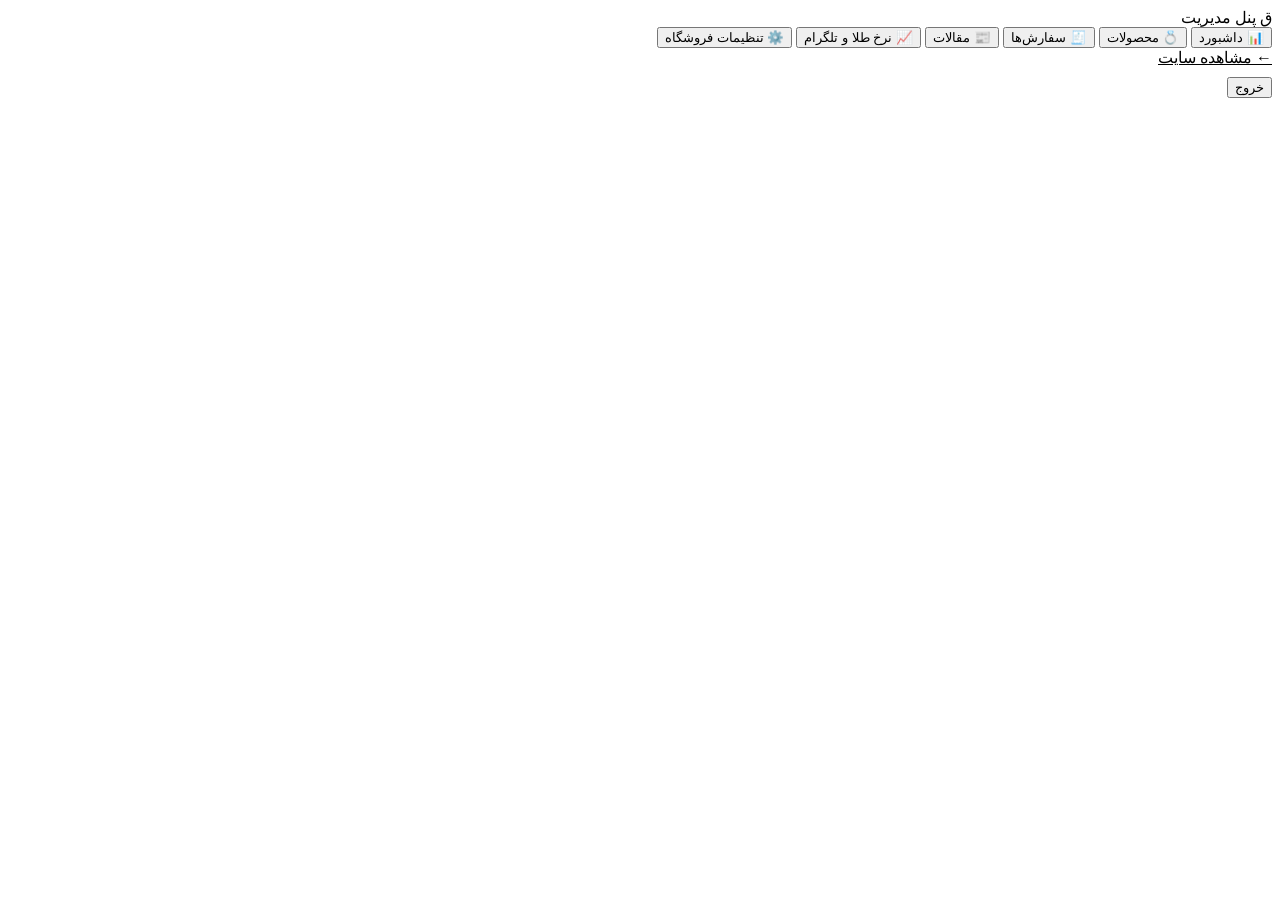
==== index.html @ 09784ecb "Add files via upload" ====
<!DOCTYPE html>
<html lang="fa" dir="rtl">
<head>
<meta charset="UTF-8">
<meta name="viewport" content="width=device-width, initial-scale=1.0">
<title>پنل مدیریت | قصر طلا</title>
<link rel="stylesheet" href="../assets/css/main.css">
<link rel="stylesheet" href="../assets/css/admin.css">
</head>
<body class="admin-body">

<div class="admin-shell">
  <aside class="admin-sidebar">
    <div class="brand"><span class="seal">ق</span> پنل مدیریت</div>
    <nav class="admin-nav" id="admin-nav">
      <button data-tab="dashboard" class="active">📊 داشبورد</button>
      <button data-tab="products">💍 محصولات</button>
      <button data-tab="orders">🧾 سفارش‌ها</button>
      <button data-tab="articles">📰 مقالات</button>
      <button data-tab="rate">📈 نرخ طلا و تلگرام</button>
      <button data-tab="settings">⚙️ تنظیمات فروشگاه</button>
    </nav>
    <div class="logout">
      <a href="../index.html" class="hint" style="display:block;margin-bottom:10px;color:var(--gold)">← مشاهده سایت</a>
      <button class="btn btn-outline btn-sm btn-block" id="logout-btn">خروج</button>
    </div>
  </aside>
  <main class="admin-main" id="admin-view"></main>
</div>

<script src="../assets/js/pricing.js"></script>
<script src="../assets/js/data.js"></script>
<script src="../assets/js/telegram-rate.js"></script>
<script src="../assets/js/admin-dashboard.js"></script>
</body>
</html>
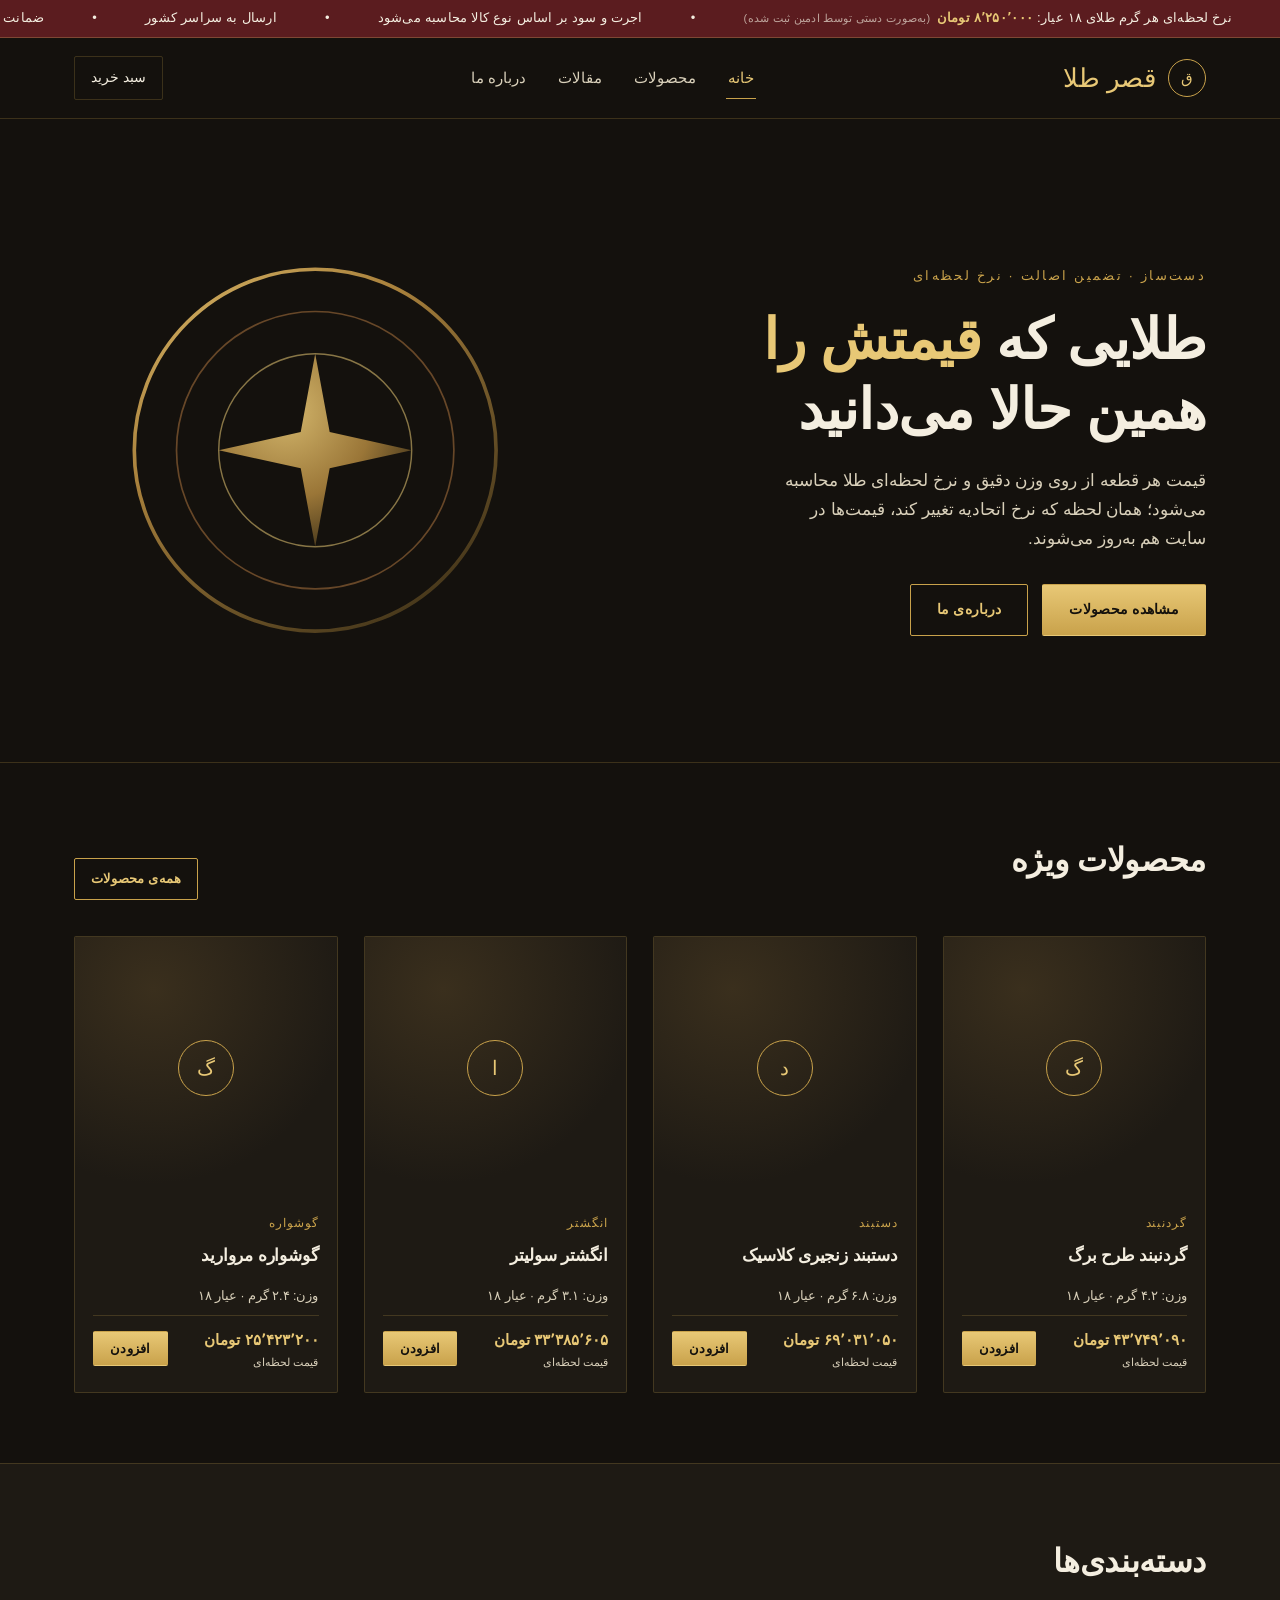
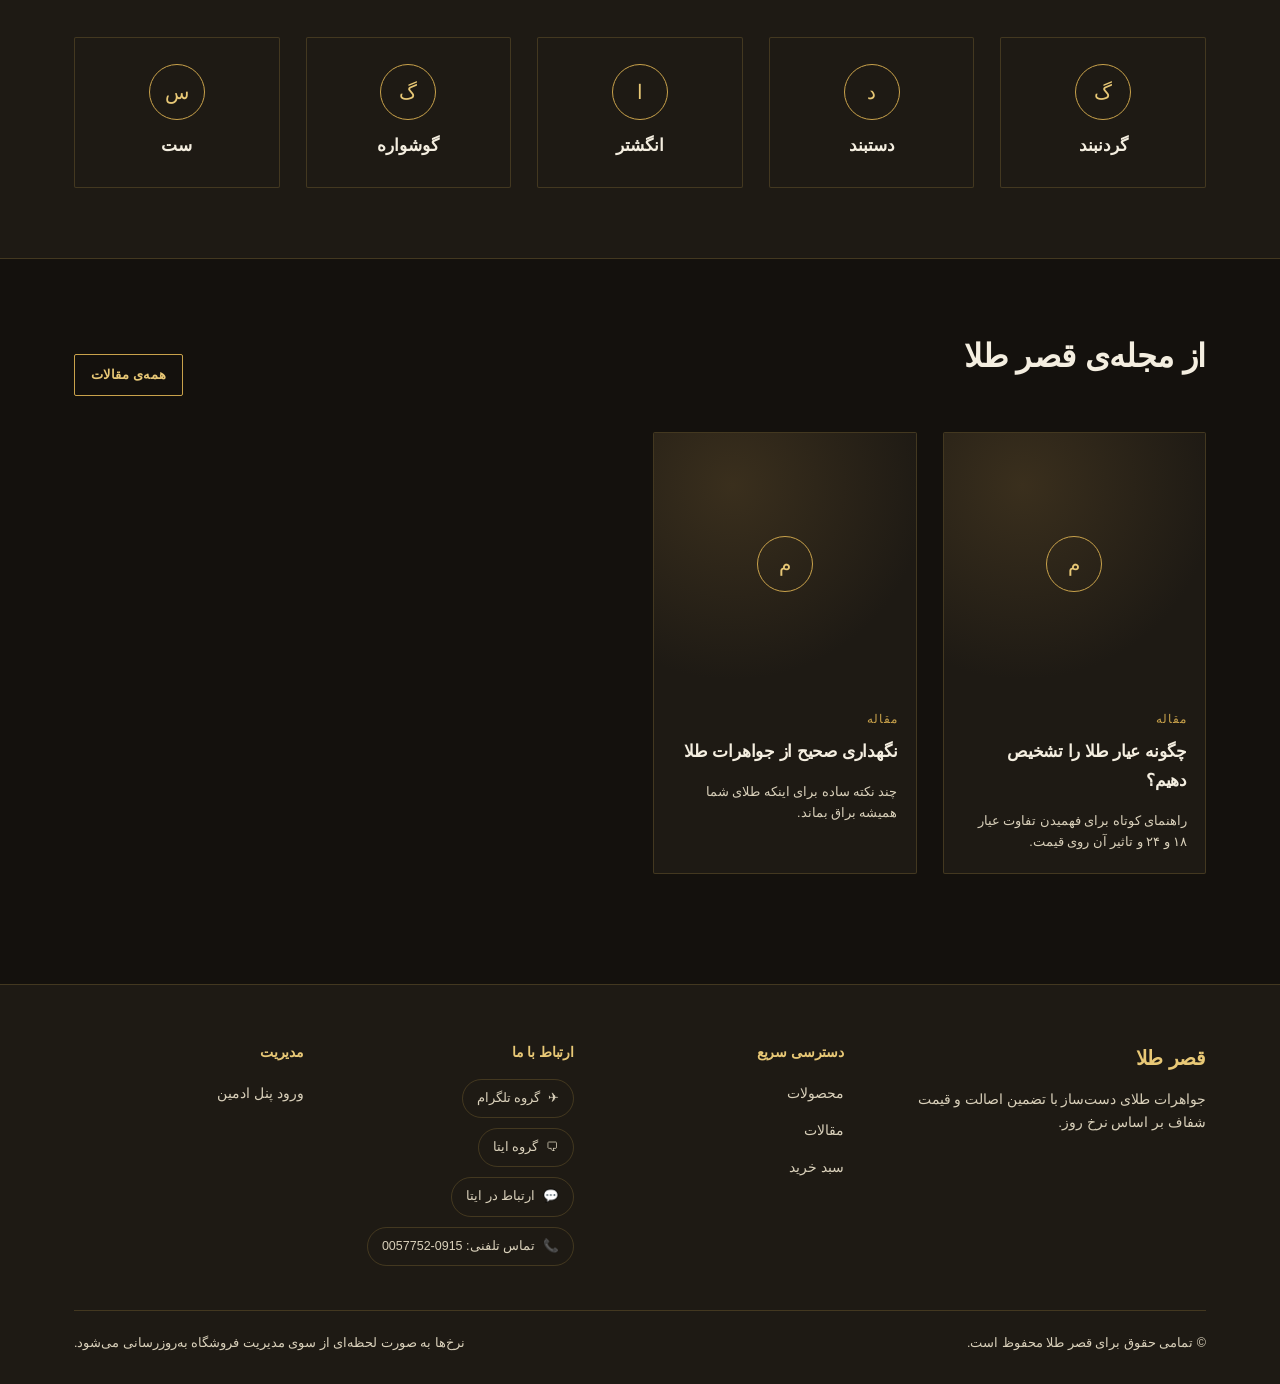
==== commit dc0ffaea: "Add files via upload" ====
--- a/index.html
+++ b/index.html
@@ -3,34 +3,165 @@
 <head>
 <meta charset="UTF-8">
 <meta name="viewport" content="width=device-width, initial-scale=1.0">
-<title>پنل مدیریت | قصر طلا</title>
-<link rel="stylesheet" href="../assets/css/main.css">
-<link rel="stylesheet" href="../assets/css/admin.css">
+<title>قصر طلا | جواهرات طلای دست‌ساز</title>
+<meta name="description" content="فروشگاه آنلاین قصر طلا - خرید طلا و جواهرات با محاسبه قیمت لحظه‌ای بر اساس نرخ روز">
+<link rel="stylesheet" href="main.css">
 </head>
-<body class="admin-body">
+<body data-page="home">
 
-<div class="admin-shell">
-  <aside class="admin-sidebar">
-    <div class="brand"><span class="seal">ق</span> پنل مدیریت</div>
-    <nav class="admin-nav" id="admin-nav">
-      <button data-tab="dashboard" class="active">📊 داشبورد</button>
-      <button data-tab="products">💍 محصولات</button>
-      <button data-tab="orders">🧾 سفارش‌ها</button>
-      <button data-tab="articles">📰 مقالات</button>
-      <button data-tab="rate">📈 نرخ طلا و تلگرام</button>
-      <button data-tab="settings">⚙️ تنظیمات فروشگاه</button>
+<div class="rate-ticker" id="rate-ticker"></div>
+
+<header class="site-header">
+  <div class="nav-wrap">
+    <a href="index.html" class="brand"><span class="seal">ق</span> قصر طلا</a>
+    <nav class="main-nav">
+      <a href="index.html" data-nav="home">خانه</a>
+      <a href="products.html" data-nav="products">محصولات</a>
+      <a href="articles.html" data-nav="articles">مقالات</a>
+      <a href="about.html" data-nav="about">درباره ما</a>
     </nav>
-    <div class="logout">
-      <a href="../index.html" class="hint" style="display:block;margin-bottom:10px;color:var(--gold)">← مشاهده سایت</a>
-      <button class="btn btn-outline btn-sm btn-block" id="logout-btn">خروج</button>
+    <div class="nav-actions">
+      <a href="cart.html" class="cart-btn">سبد خرید <span class="cart-count" data-cart-count>0</span></a>
+      <button class="menu-toggle" aria-label="باز کردن منو">☰</button>
     </div>
-  </aside>
-  <main class="admin-main" id="admin-view"></main>
-</div>
+  </div>
+</header>
 
-<script src="../assets/js/pricing.js"></script>
-<script src="../assets/js/data.js"></script>
-<script src="../assets/js/telegram-rate.js"></script>
-<script src="../assets/js/admin-dashboard.js"></script>
+<section class="hero">
+  <div class="container hero-grid">
+    <div>
+      <span class="eyebrow">دست‌ساز · تضمین اصالت · نرخ لحظه‌ای</span>
+      <h1>طلایی که <em>قیمتش را</em><br>همین حالا می‌دانید</h1>
+      <p class="lead">قیمت هر قطعه از روی وزن دقیق و نرخ لحظه‌ای طلا محاسبه می‌شود؛ همان لحظه که نرخ اتحادیه تغییر کند، قیمت‌ها در سایت هم به‌روز می‌شوند.</p>
+      <div class="hero-cta">
+        <a href="products.html" class="btn btn-gold">مشاهده محصولات</a>
+        <a href="about.html" class="btn btn-outline">درباره‌ی ما</a>
+      </div>
+    </div>
+    <div class="hero-art" aria-hidden="true">
+      <svg viewBox="0 0 400 400" xmlns="http://www.w3.org/2000/svg">
+        <defs>
+          <radialGradient id="g1" cx="35%" cy="30%" r="75%">
+            <stop offset="0%" stop-color="#e8c876"/>
+            <stop offset="60%" stop-color="#a9813c"/>
+            <stop offset="100%" stop-color="#4a3a1c"/>
+          </radialGradient>
+        </defs>
+        <circle cx="200" cy="200" r="150" fill="none" stroke="url(#g1)" stroke-width="3"/>
+        <circle cx="200" cy="200" r="115" fill="none" stroke="#8b5e34" stroke-width="1.4" opacity=".7"/>
+        <circle cx="200" cy="200" r="80" fill="none" stroke="#e8c876" stroke-width="1.2" opacity=".55"/>
+        <path d="M200 120 L212 185 L280 200 L212 215 L200 280 L188 215 L120 200 L188 185 Z" fill="url(#g1)" opacity=".9"/>
+      </svg>
+    </div>
+  </div>
+</section>
+
+<section class="section">
+  <div class="container">
+    <div class="section-head">
+      <h2>محصولات ویژه</h2>
+      <a href="products.html" class="btn btn-outline btn-sm">همه‌ی محصولات</a>
+    </div>
+    <div class="grid" id="featured-grid"></div>
+  </div>
+</section>
+
+<section class="section" style="background:var(--ink-2);border-top:1px solid var(--line);border-bottom:1px solid var(--line)">
+  <div class="container">
+    <div class="section-head">
+      <h2>دسته‌بندی‌ها</h2>
+    </div>
+    <div class="grid" style="grid-template-columns:repeat(auto-fill,minmax(180px,1fr))" id="category-grid"></div>
+  </div>
+</section>
+
+<section class="section">
+  <div class="container">
+    <div class="section-head">
+      <h2>از مجله‌ی قصر طلا</h2>
+      <a href="articles.html" class="btn btn-outline btn-sm">همه‌ی مقالات</a>
+    </div>
+    <div class="grid" id="articles-grid"></div>
+  </div>
+</section>
+
+<footer class="site-footer">
+  <div class="container">
+    <div class="footer-grid">
+      <div>
+        <h4 style="font-family:var(--ff-display);font-size:20px;color:var(--gold-bright)">قصر طلا</h4>
+        <p>جواهرات طلای دست‌ساز با تضمین اصالت و قیمت شفاف بر اساس نرخ روز.</p>
+      </div>
+      <div><h4>دسترسی سریع</h4><ul><li><a href="products.html">محصولات</a></li><li><a href="articles.html">مقالات</a></li><li><a href="cart.html">سبد خرید</a></li></ul></div>
+      <div>
+        <h4>ارتباط با ما</h4>
+        <ul class="social-links" id="footer-social"></ul>
+      </div>
+      <div><h4>مدیریت</h4><ul><li><a href="admin-login.html">ورود پنل ادمین</a></li></ul></div>
+    </div>
+    <div class="footer-bottom">
+      <span>© تمامی حقوق برای قصر طلا محفوظ است.</span>
+      <span>نرخ‌ها به صورت لحظه‌ای از سوی مدیریت فروشگاه به‌روزرسانی می‌شود.</span>
+    </div>
+  </div>
+</footer>
+
+<script src="pricing.js"></script>
+<script src="data.js"></script>
+<script src="ui.js"></script>
+<script>
+function productCard(p, settings){
+  const price = calcProductPrice(p, settings);
+  return `
+  <div class="card">
+    <a href="product.html?id=${p.id}" class="card__media">
+      ${p.images && p.images[0] ? `<img src="${p.images[0]}" alt="${p.name}">` : `<div class="hallmark">${p.category ? p.category[0] : 'ز'}</div>`}
+    </a>
+    <div class="card__body">
+      <span class="card__cat">${p.category}</span>
+      <a href="product.html?id=${p.id}"><h3 class="card__title">${p.name}</h3></a>
+      <span class="card__meta">وزن: ${toFaDigits(p.weight)} گرم · عیار ${toFaDigits(p.purity||18)}</span>
+      <div class="card__price">
+        <div><b>${formatToman(price.total)}</b><div class="unit">قیمت لحظه‌ای</div></div>
+        <button class="btn btn-gold btn-sm" data-add="${p.id}">افزودن</button>
+      </div>
+    </div>
+  </div>`;
+}
+
+function renderHome(){
+  const settings = getSettings();
+  const products = getProducts();
+  document.getElementById('featured-grid').innerHTML = products.slice(0,4).map(p=>productCard(p,settings)).join('');
+
+  const cats = [...new Set(products.map(p=>p.category))];
+  document.getElementById('category-grid').innerHTML = cats.map(c => `
+    <a href="products.html?category=${encodeURIComponent(c)}" class="card" style="align-items:center;justify-content:center;text-align:center;padding:26px 10px">
+      <div class="hallmark" style="margin:0 auto 12px">${c[0]}</div>
+      <div class="card__title">${c}</div>
+    </a>`).join('');
+
+  const articles = getArticles();
+  document.getElementById('articles-grid').innerHTML = articles.slice(0,3).map(a => `
+    <a href="article.html?id=${a.id}" class="card">
+      <div class="card__media"><div class="hallmark">م</div></div>
+      <div class="card__body">
+        <span class="card__cat">مقاله</span>
+        <h3 class="card__title">${a.title}</h3>
+        <span class="card__meta">${a.summary}</span>
+      </div>
+    </a>`).join('');
+
+  document.querySelectorAll('[data-add]').forEach(btn=>{
+    btn.addEventListener('click', e=>{
+      e.preventDefault();
+      addToCart(btn.getAttribute('data-add'), 1);
+      renderCartCount();
+      toast('به سبد خرید اضافه شد');
+    });
+  });
+}
+renderHome();
+</script>
 </body>
 </html>
--- a/main.css
+++ b/main.css
@@ -0,0 +1,232 @@
+@import url('https://fonts.googleapis.com/css2?family=Vazirmatn:wght@400;500;600;700;800;900&display=swap');
+
+:root{
+  --ink:#14110d;
+  --ink-2:#1e1a14;
+  --ink-3:#292219;
+  --gold:#c9a24b;
+  --gold-bright:#e8c876;
+  --bronze:#8b5e34;
+  --cream:#f4eee0;
+  --cream-dim:#d9d0ba;
+  --wine:#5b1c1f;
+  --wine-bright:#7a2a2e;
+  --line:rgba(201,162,75,.22);
+  --shadow:0 20px 50px -20px rgba(0,0,0,.6);
+  --radius:2px;
+  --ff-display:'Vazirmatn', sans-serif;
+  --ff-body:'Vazirmatn', sans-serif;
+}
+
+*{box-sizing:border-box}
+html{scroll-behavior:smooth}
+body{
+  margin:0;
+  background:var(--ink);
+  color:var(--cream);
+  font-family:var(--ff-body);
+  direction:rtl;
+  text-align:right;
+  line-height:1.7;
+  -webkit-font-smoothing:antialiased;
+}
+img{max-width:100%;display:block}
+a{color:inherit;text-decoration:none}
+button{font-family:inherit;cursor:pointer}
+input,select,textarea{font-family:inherit}
+h1,h2,h3,h4{font-family:var(--ff-display);font-weight:800;margin:0 0 .4em;letter-spacing:-0.01em}
+p{margin:0 0 1em}
+.container{max-width:1180px;margin:0 auto;padding:0 24px}
+:focus-visible{outline:2px solid var(--gold-bright);outline-offset:3px}
+@media (prefers-reduced-motion: reduce){*{animation-duration:.001ms !important;transition-duration:.001ms !important}}
+
+/* ---------- Ticker ---------- */
+.rate-ticker{
+  background:var(--wine);
+  border-bottom:1px solid rgba(232,200,118,.25);
+  color:var(--cream);
+  overflow:hidden;
+  white-space:nowrap;
+  position:relative;
+  height:38px;
+  display:flex;
+  align-items:center;
+}
+.rate-ticker__track{
+  display:inline-flex;
+  gap:48px;
+  padding-inline-start:48px;
+  animation:ticker 26s linear infinite;
+  font-size:13px;
+  letter-spacing:.02em;
+}
+.rate-ticker:hover .rate-ticker__track{animation-play-state:paused}
+.rate-ticker__item b{color:var(--gold-bright);font-weight:700}
+.rate-ticker__item .updated{opacity:.65;font-size:11px;margin-inline-start:6px}
+@keyframes ticker{from{transform:translateX(0)}to{transform:translateX(-50%)}}
+
+/* ---------- Header ---------- */
+header.site-header{
+  background:var(--ink);
+  border-bottom:1px solid var(--line);
+  position:sticky;top:0;z-index:40;
+}
+.nav-wrap{display:flex;align-items:center;justify-content:space-between;padding:18px 24px;max-width:1180px;margin:0 auto;gap:20px}
+.brand{display:flex;align-items:center;gap:12px;font-family:var(--ff-display);font-size:26px;color:var(--gold-bright)}
+.brand .seal{
+  width:38px;height:38px;border-radius:50%;
+  border:1.5px solid var(--gold);
+  display:flex;align-items:center;justify-content:center;
+  font-size:15px;color:var(--gold-bright);
+  font-family:var(--ff-display);
+}
+nav.main-nav{display:flex;gap:28px;font-size:15px}
+nav.main-nav a{position:relative;padding:6px 2px;color:var(--cream-dim);transition:color .2s}
+nav.main-nav a:hover, nav.main-nav a.active{color:var(--gold-bright)}
+nav.main-nav a.active::after{content:'';position:absolute;bottom:-2px;right:0;left:0;height:1px;background:var(--gold)}
+.nav-actions{display:flex;align-items:center;gap:16px}
+.cart-btn{
+  display:flex;align-items:center;gap:8px;
+  border:1px solid var(--line);
+  padding:9px 16px;font-size:14px;color:var(--cream);
+  border-radius:var(--radius);transition:border-color .2s,color .2s;
+}
+.cart-btn:hover{border-color:var(--gold);color:var(--gold-bright)}
+.cart-count{background:var(--gold);color:var(--ink);border-radius:50%;min-width:20px;height:20px;font-size:11px;display:flex;align-items:center;justify-content:center;padding:0 4px}
+.menu-toggle{display:none;background:none;border:1px solid var(--line);color:var(--cream);padding:8px 12px}
+
+@media (max-width:860px){
+  nav.main-nav{position:fixed;inset-inline:0;top:96px;background:var(--ink-2);flex-direction:column;padding:22px 24px;gap:18px;border-bottom:1px solid var(--line);transform:translateY(-8px);opacity:0;pointer-events:none;transition:all .25s}
+  nav.main-nav.open{transform:translateY(0);opacity:1;pointer-events:auto}
+  .menu-toggle{display:block}
+}
+
+/* ---------- Buttons ---------- */
+.btn{
+  display:inline-flex;align-items:center;justify-content:center;gap:8px;
+  padding:13px 26px;font-size:14px;font-weight:600;border:1px solid transparent;
+  border-radius:var(--radius);transition:transform .15s,box-shadow .15s,background .2s,border-color .2s;
+  letter-spacing:.02em;
+}
+.btn-gold{background:linear-gradient(180deg,var(--gold-bright),var(--gold));color:var(--ink);}
+.btn-gold:hover{box-shadow:0 8px 22px -8px rgba(232,200,118,.55);transform:translateY(-1px)}
+.btn-outline{border-color:var(--gold);color:var(--gold-bright);background:transparent}
+.btn-outline:hover{background:rgba(201,162,75,.12)}
+.btn-wine{background:var(--wine);color:var(--cream)}
+.btn-wine:hover{background:var(--wine-bright)}
+.btn[disabled]{opacity:.45;cursor:not-allowed;pointer-events:none}
+.btn-block{width:100%}
+.btn-sm{padding:9px 16px;font-size:13px}
+
+/* ---------- Hero ---------- */
+.hero{position:relative;padding:90px 0 70px;overflow:hidden;border-bottom:1px solid var(--line)}
+.hero-grid{display:grid;grid-template-columns:1.1fr .9fr;gap:60px;align-items:center}
+.eyebrow{color:var(--gold);font-size:13px;letter-spacing:.18em;text-transform:uppercase;margin-bottom:18px;display:block}
+.hero h1{font-size:56px;line-height:1.25;color:var(--cream)}
+.hero h1 em{font-style:normal;color:var(--gold-bright)}
+.hero p.lead{font-size:17px;color:var(--cream-dim);max-width:46ch;margin-bottom:30px}
+.hero-cta{display:flex;gap:14px;flex-wrap:wrap}
+.hero-art{position:relative;aspect-ratio:1/1;display:flex;align-items:center;justify-content:center}
+.hero-art svg{width:100%;height:100%}
+@media (max-width:900px){.hero-grid{grid-template-columns:1fr;gap:40px}.hero h1{font-size:38px}}
+
+/* ---------- Section headings ---------- */
+.section{padding:70px 0}
+.section-head{display:flex;justify-content:space-between;align-items:flex-end;margin-bottom:36px;gap:20px;flex-wrap:wrap}
+.section-head h2{font-size:32px;color:var(--cream)}
+.section-head .desc{color:var(--cream-dim);font-size:14px;max-width:50ch}
+
+/* ---------- Product cards / grid ---------- */
+.grid{display:grid;grid-template-columns:repeat(auto-fill,minmax(250px,1fr));gap:26px}
+.card{
+  background:var(--ink-2);border:1px solid var(--line);border-radius:var(--radius);
+  overflow:hidden;transition:border-color .2s,transform .2s;
+  display:flex;flex-direction:column;
+}
+.card:hover{border-color:var(--gold);transform:translateY(-3px)}
+.card__media{aspect-ratio:1/1;background:radial-gradient(circle at 30% 20%,#3a2f1d,var(--ink-2) 70%);display:flex;align-items:center;justify-content:center;position:relative}
+.card__media img{width:70%;height:70%;object-fit:contain}
+.card__badge{position:absolute;top:10px;inset-inline-start:10px;background:var(--wine);color:var(--cream);font-size:11px;padding:4px 9px;border-radius:2px;letter-spacing:.03em}
+.card__body{padding:16px 18px 20px;display:flex;flex-direction:column;gap:8px;flex:1}
+.card__cat{font-size:11.5px;color:var(--gold);letter-spacing:.08em;text-transform:uppercase}
+.card__title{font-size:17px;color:var(--cream);font-weight:600}
+.card__meta{font-size:12.5px;color:var(--cream-dim)}
+.card__price{margin-top:auto;display:flex;align-items:center;justify-content:space-between;padding-top:10px;border-top:1px solid var(--line)}
+.card__price b{color:var(--gold-bright);font-size:15px}
+.card__price .unit{font-size:11px;color:var(--cream-dim)}
+.card__actions{display:flex;gap:8px;margin-top:4px}
+
+/* ---------- gold seal / spinner motif ---------- */
+.hallmark{
+  width:56px;height:56px;border-radius:50%;border:1px solid var(--gold);
+  display:flex;align-items:center;justify-content:center;color:var(--gold-bright);
+  font-family:var(--ff-display);font-size:20px;flex-shrink:0;
+}
+
+/* ---------- Footer ---------- */
+footer.site-footer{border-top:1px solid var(--line);padding:56px 0 30px;margin-top:40px;background:var(--ink-2)}
+.footer-grid{display:grid;grid-template-columns:1.4fr 1fr 1fr 1fr;gap:40px}
+.footer-grid h4{color:var(--gold-bright);font-size:14px;margin-bottom:14px}
+.footer-grid a,.footer-grid p{color:var(--cream-dim);font-size:13.5px}
+.footer-grid ul{list-style:none;padding:0;margin:0;display:flex;flex-direction:column;gap:10px}
+.footer-bottom{margin-top:44px;padding-top:22px;border-top:1px solid var(--line);display:flex;justify-content:space-between;color:var(--cream-dim);font-size:12.5px;flex-wrap:wrap;gap:10px}
+.social-links{list-style:none;padding:0;margin:16px 0 0;display:flex !important;flex-direction:column !important;gap:8px}
+.social-links a{
+  display:inline-flex;align-items:center;gap:8px;
+  border:1px solid var(--line);border-radius:20px;
+  padding:8px 14px;font-size:12.5px;color:var(--cream-dim);
+  transition:all .2s;width:fit-content;
+}
+.social-links a:hover{border-color:var(--gold);color:var(--gold-bright);background:rgba(201,162,75,.1)}
+.social-links:empty{display:none !important}
+.about-social{list-style:none;padding:0;margin:14px 0 0;display:flex;flex-wrap:wrap;gap:10px}
+.about-social a{
+  display:flex;align-items:center;gap:8px;border:1px solid var(--line);color:var(--cream-dim);
+  padding:9px 16px;border-radius:20px;font-size:13px;transition:all .2s;
+}
+.about-social a:hover{border-color:var(--gold);color:var(--gold-bright)}
+@media (max-width:800px){.footer-grid{grid-template-columns:1fr 1fr}}
+
+/* ---------- Toast ---------- */
+.toast{
+  position:fixed;bottom:26px;inset-inline-end:26px;background:var(--gold-bright);color:var(--ink);
+  padding:14px 22px;border-radius:2px;font-size:14px;font-weight:600;box-shadow:var(--shadow);
+  transform:translateY(20px);opacity:0;transition:all .3s;z-index:100;pointer-events:none;
+}
+.toast.show{transform:translateY(0);opacity:1}
+
+/* ---------- Generic page header ---------- */
+.page-head{padding:56px 0 30px;border-bottom:1px solid var(--line)}
+.page-head .eyebrow{margin-bottom:10px}
+.page-head h1{font-size:38px}
+.breadcrumb{font-size:13px;color:var(--cream-dim);margin-bottom:14px}
+.breadcrumb a:hover{color:var(--gold-bright)}
+
+/* ---------- Filters ---------- */
+.filters{display:flex;gap:10px;flex-wrap:wrap;margin-bottom:30px}
+.filters button{
+  background:transparent;border:1px solid var(--line);color:var(--cream-dim);
+  padding:9px 18px;font-size:13px;border-radius:20px;transition:all .2s;
+}
+.filters button.active,.filters button:hover{border-color:var(--gold);color:var(--gold-bright)}
+
+/* ---------- Forms ---------- */
+.field{margin-bottom:18px}
+.field label{display:block;font-size:13px;color:var(--cream-dim);margin-bottom:7px}
+.field input,.field select,.field textarea{
+  width:100%;background:var(--ink);border:1px solid var(--line);color:var(--cream);
+  padding:12px 14px;font-size:14px;border-radius:2px;transition:border-color .2s;
+}
+.field input:focus,.field select:focus,.field textarea:focus{border-color:var(--gold)}
+.field .hint{font-size:11.5px;color:var(--cream-dim);margin-top:6px;opacity:.75}
+.form-row{display:grid;grid-template-columns:1fr 1fr;gap:18px}
+@media (max-width:640px){.form-row{grid-template-columns:1fr}}
+
+/* ---------- misc ---------- */
+.empty-state{padding:80px 20px;text-align:center;color:var(--cream-dim)}
+.empty-state .hallmark{margin:0 auto 22px}
+.tag{display:inline-block;font-size:11px;border:1px solid var(--line);color:var(--gold);padding:3px 10px;border-radius:20px}
+.divider{height:1px;background:var(--line);margin:40px 0}
+.price-breakdown{background:var(--ink);border:1px solid var(--line);padding:16px 18px;font-size:13px;border-radius:2px}
+.price-breakdown div{display:flex;justify-content:space-between;padding:6px 0;color:var(--cream-dim)}
+.price-breakdown div.total{border-top:1px solid var(--line);margin-top:6px;padding-top:12px;color:var(--gold-bright);font-weight:700;font-size:15px}
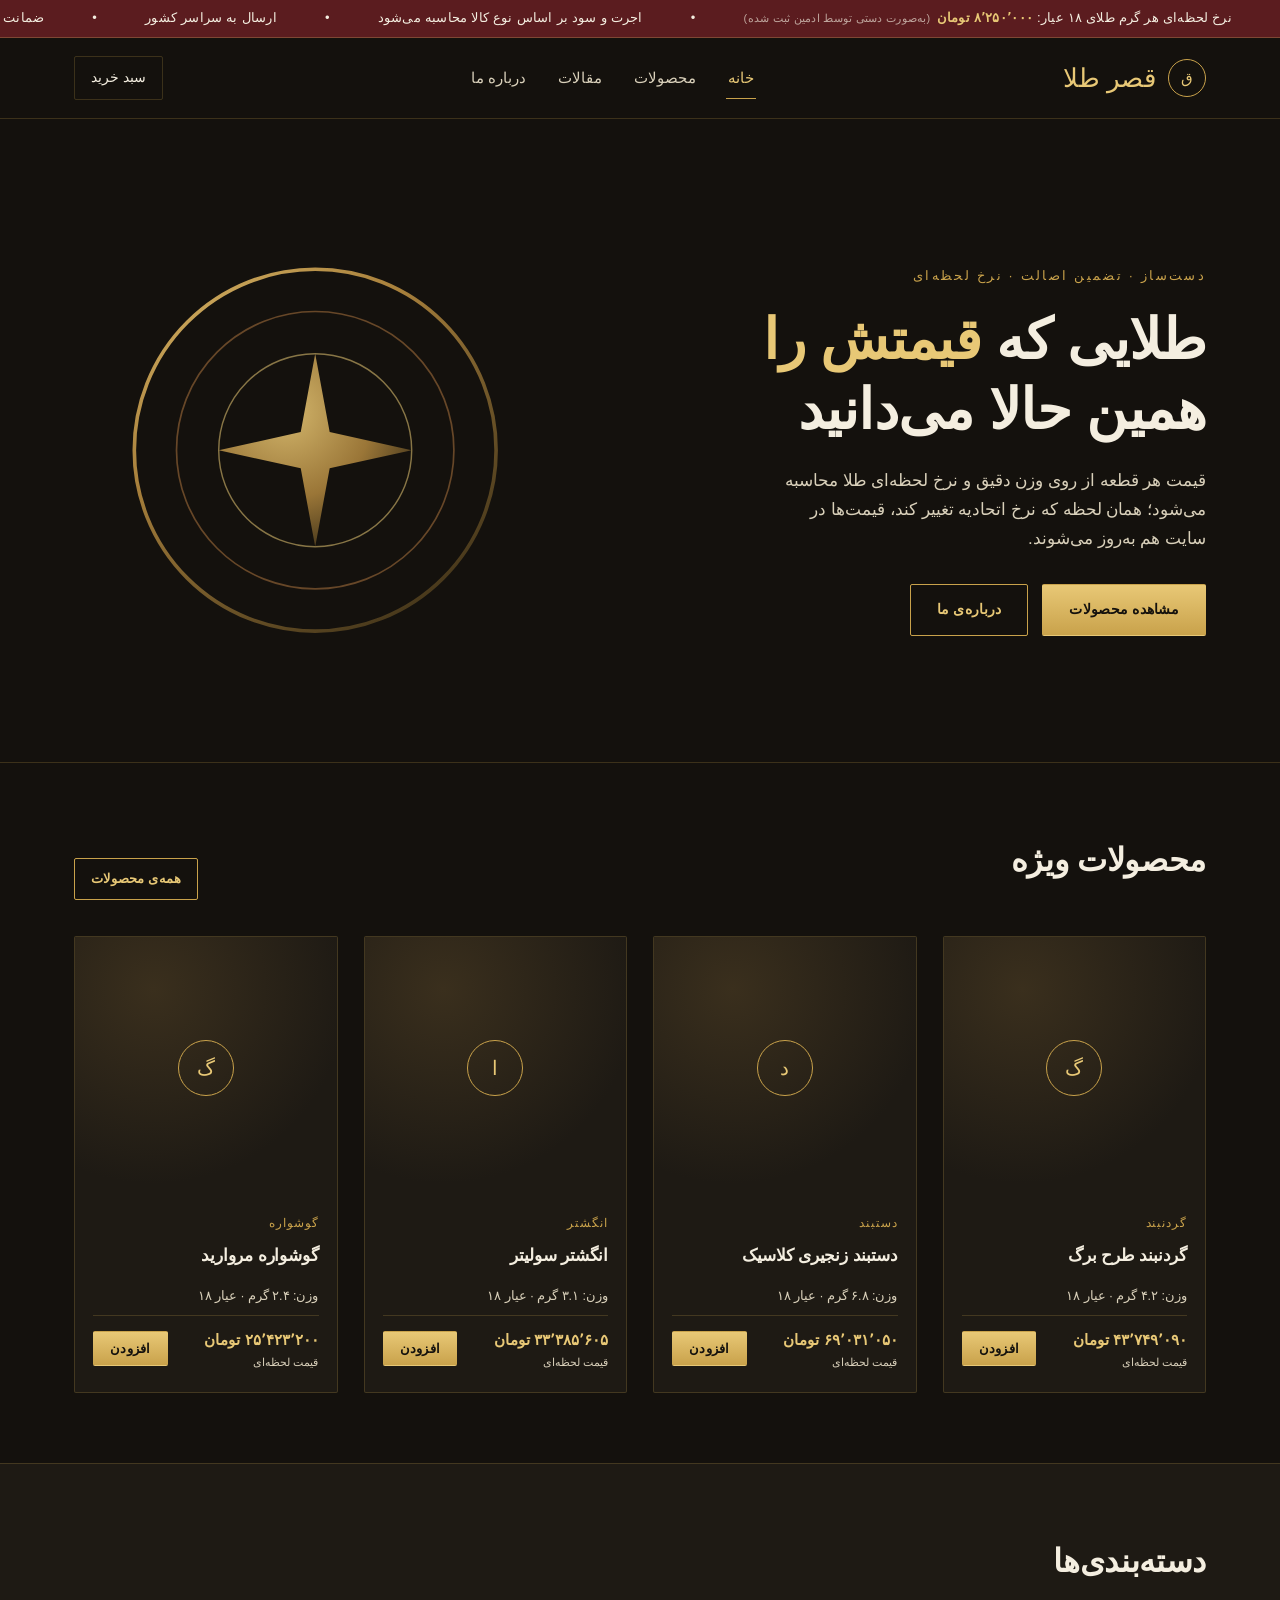
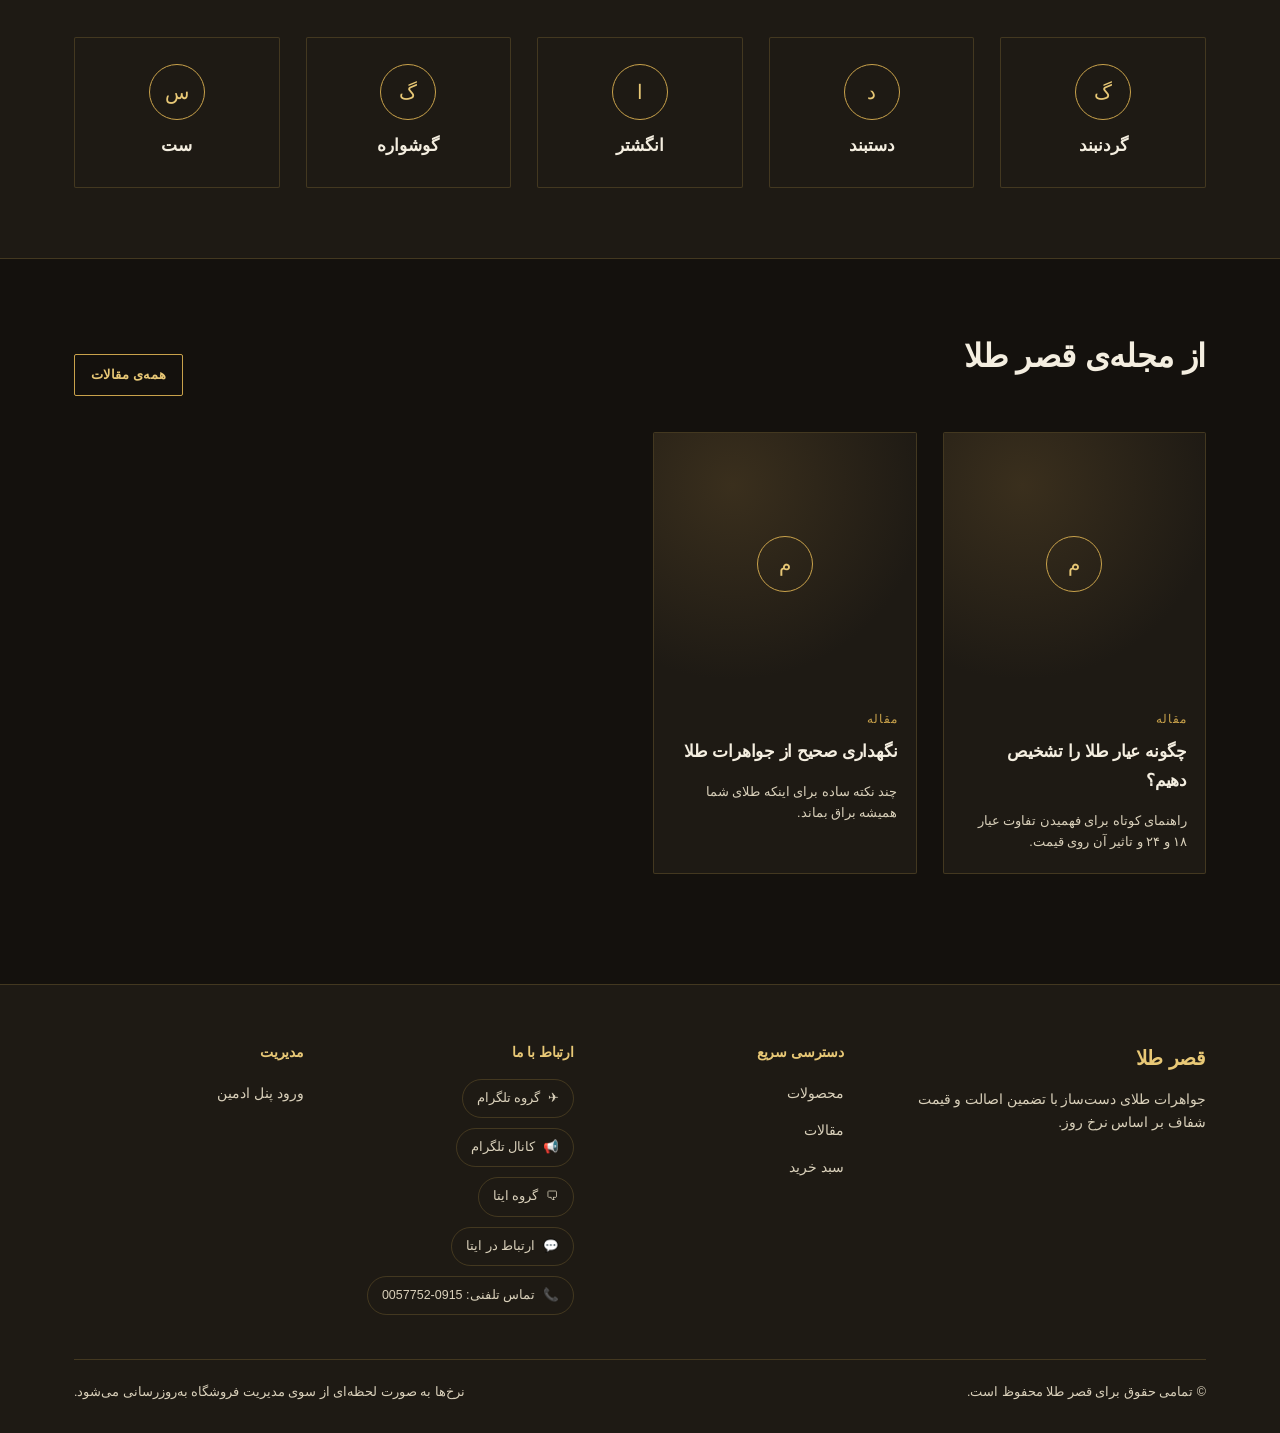
==== commit 5aa5bae5: "Update index.html" ====
--- a/index.html
+++ b/index.html
@@ -6,6 +6,7 @@
 <title>قصر طلا | جواهرات طلای دست‌ساز</title>
 <meta name="description" content="فروشگاه آنلاین قصر طلا - خرید طلا و جواهرات با محاسبه قیمت لحظه‌ای بر اساس نرخ روز">
 <link rel="stylesheet" href="main.css">
+<link rel="logo" href="./images/photo_2026-07-02_12-11-32.jpg">
 </head>
 <body data-page="home">
 
